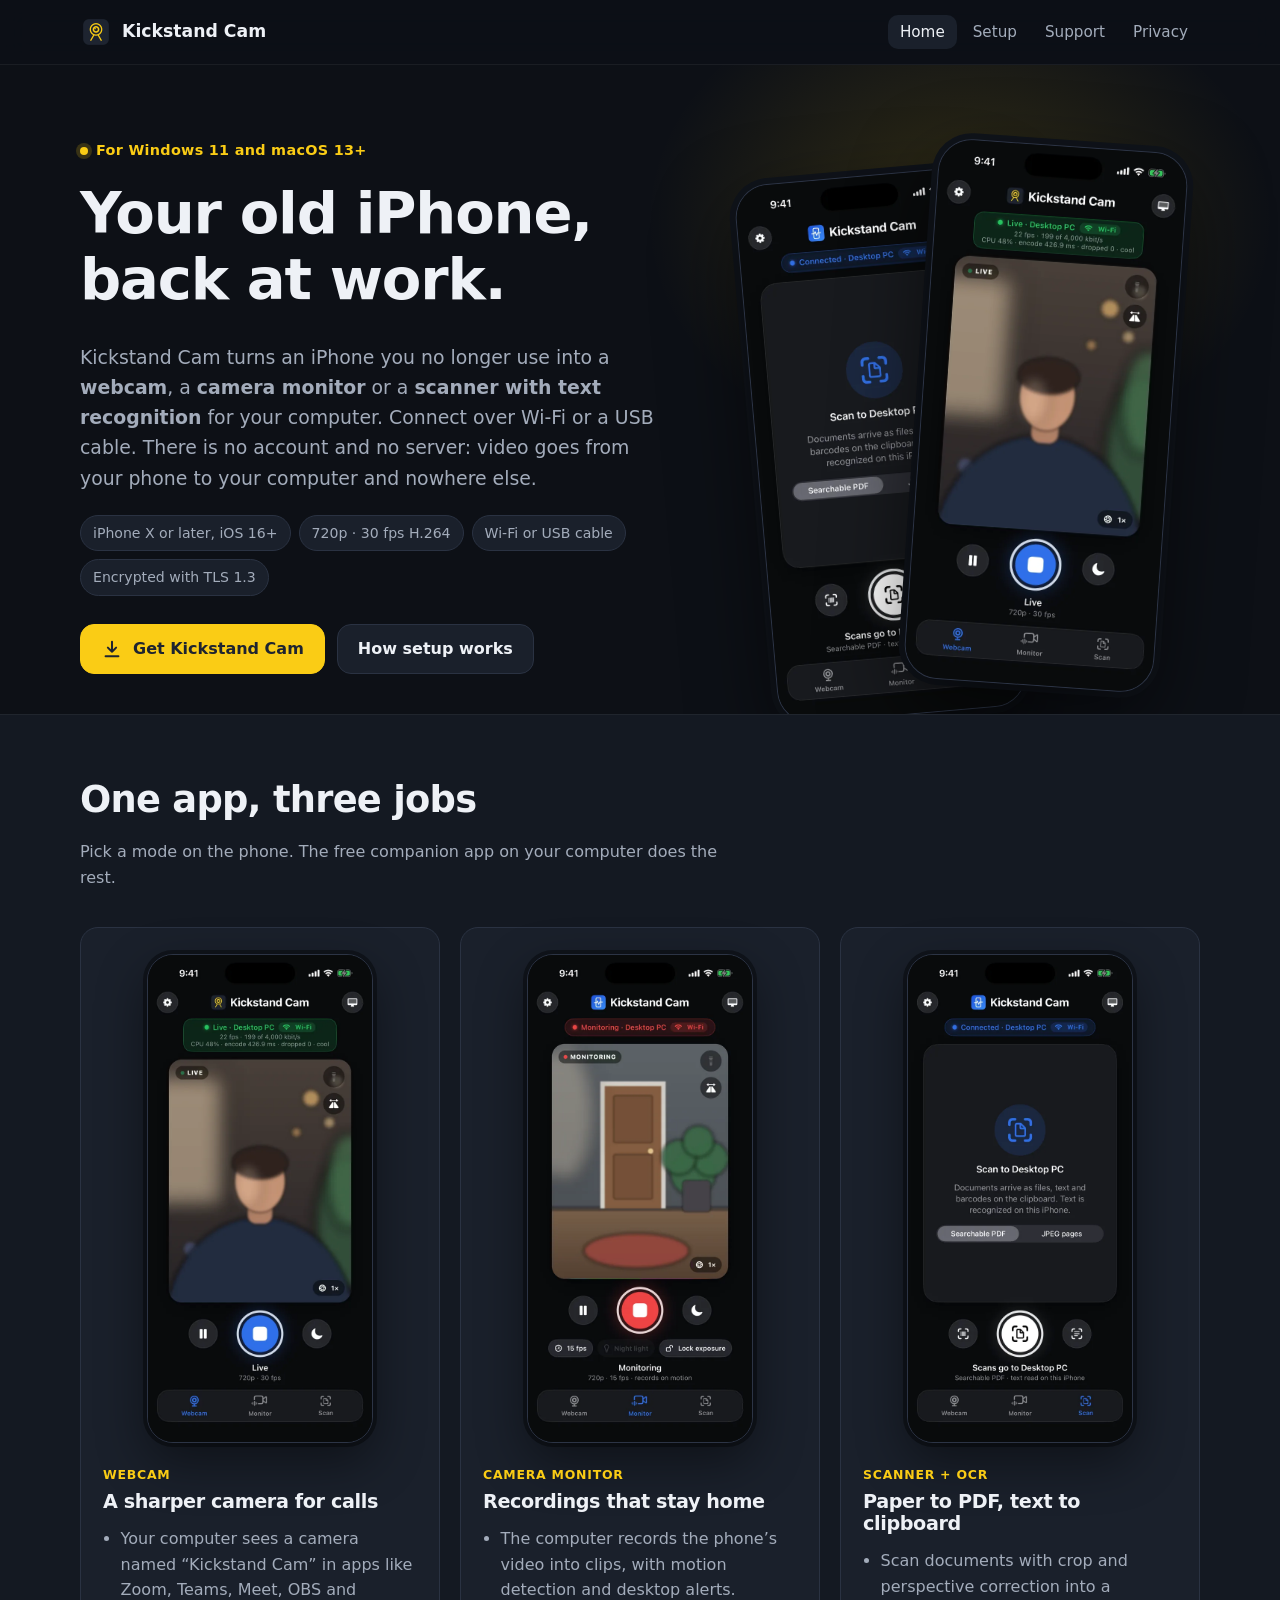
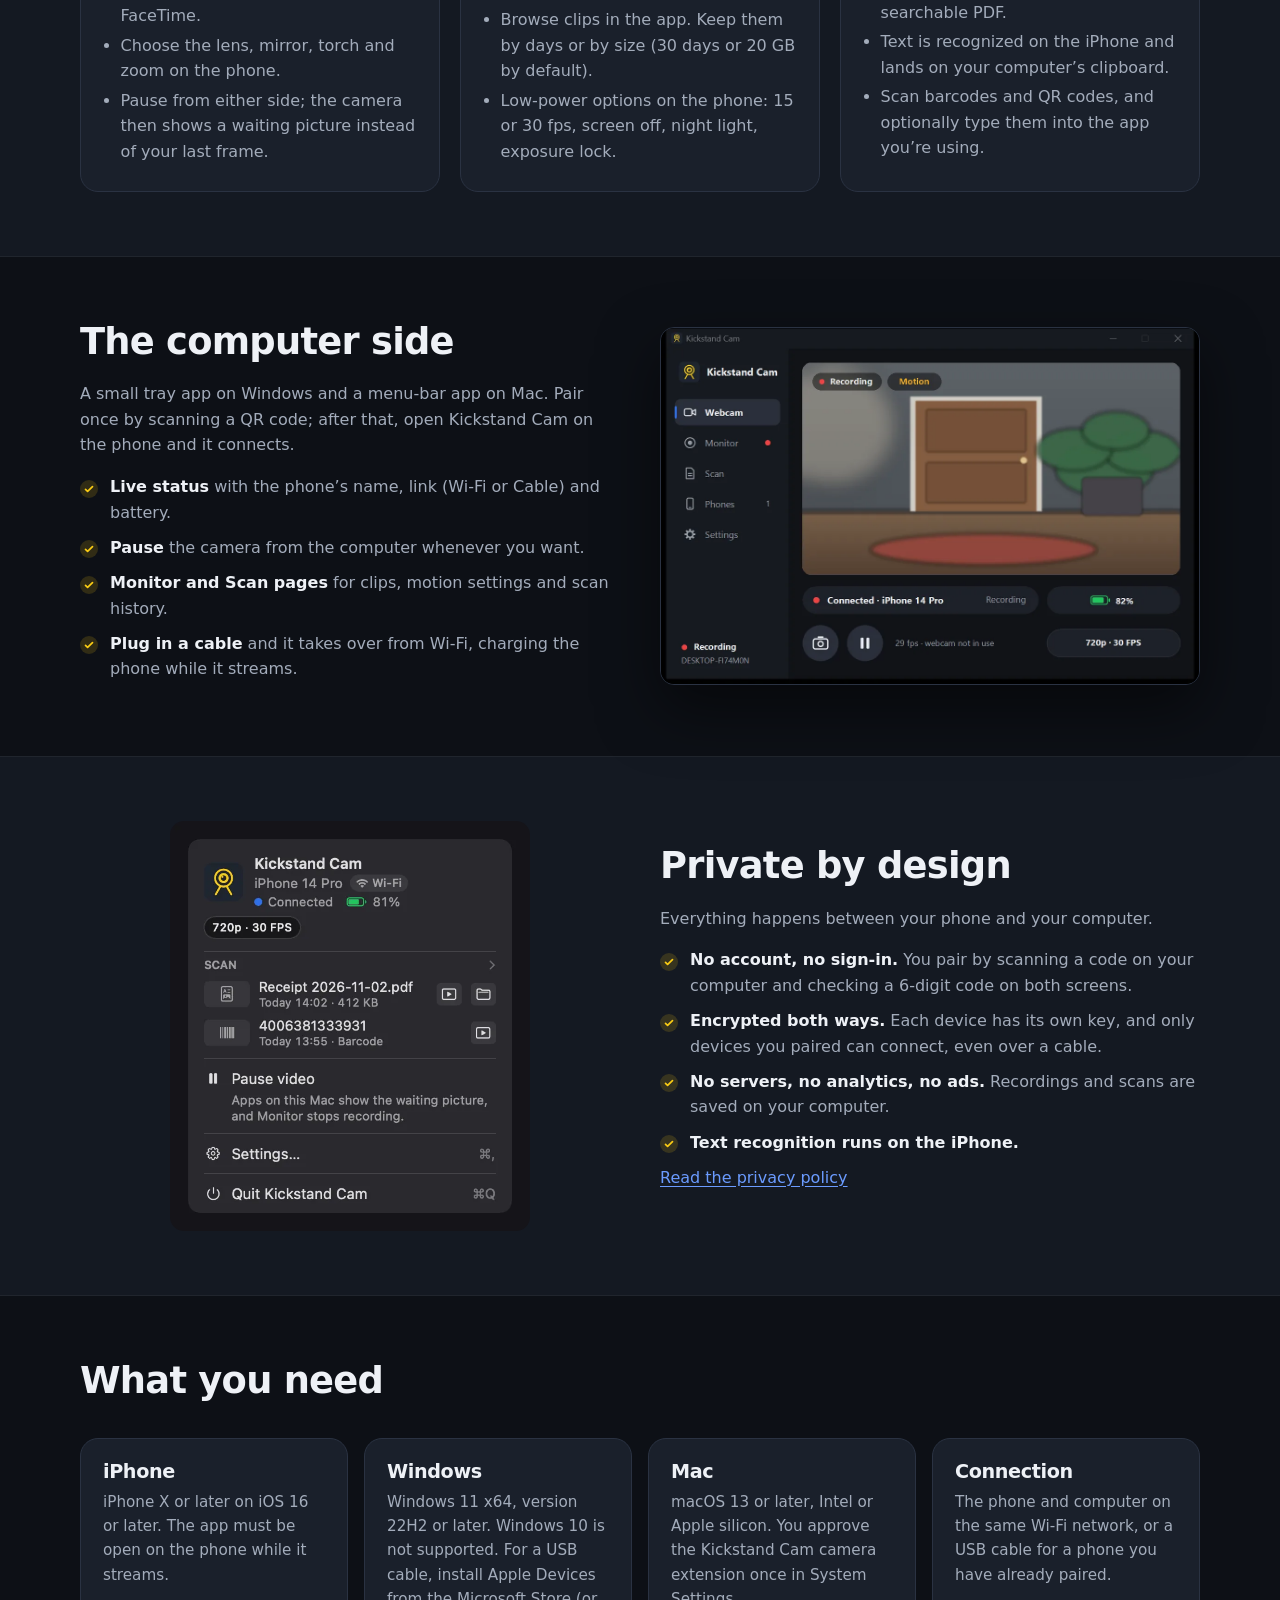
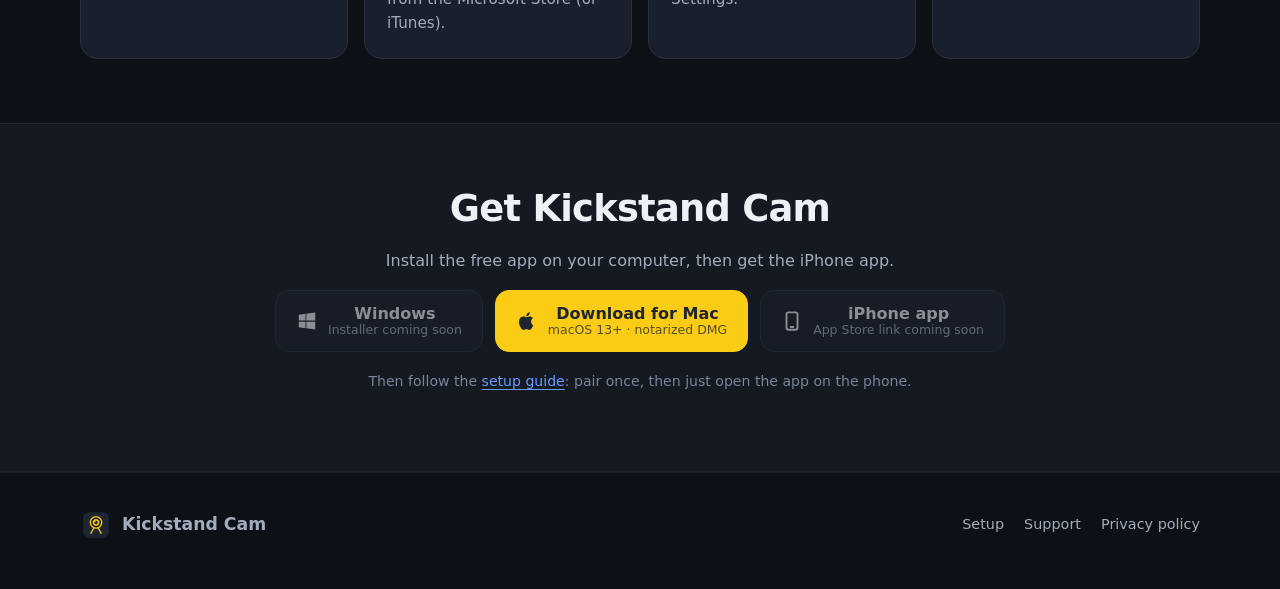
==== index.html @ 420c24f9 "Publish site from camera-to-pc 65d608a" ====
<!doctype html>
<html lang="en">
<head>
  <meta charset="utf-8">
  <meta name="viewport" content="width=device-width, initial-scale=1">
  <title>Kickstand Cam: your old iPhone as a webcam, camera monitor and scanner</title>
  <meta name="description" content="Kickstand Cam turns an old iPhone (iPhone X or later) into a webcam, a camera monitor or a document scanner with text recognition for Windows 11 and macOS 13+, over Wi-Fi or a USB cable. No account, no server.">
  <meta name="theme-color" content="#0d1016">
  <meta property="og:type" content="website">
  <meta property="og:title" content="Kickstand Cam">
  <meta property="og:description" content="Your old iPhone as a webcam, a camera monitor and a scanner for your Windows PC or Mac.">
  <meta property="og:image" content="assets/og-card.png">
  <link rel="icon" href="assets/icon.svg" type="image/svg+xml">
  <link rel="icon" href="assets/favicon.ico" sizes="any">
  <link rel="apple-touch-icon" href="assets/apple-touch-icon.png">
  <link rel="stylesheet" href="styles.css">
</head>
<body>
<a class="skip" href="#main">Skip to content</a>
<header class="site-header">
  <div class="wrap nav">
    <a class="brand" href="./"><img src="assets/icon-256.png" alt="" width="32" height="32">Kickstand Cam</a>
    <ul class="nav-links">
      <li><a href="./" aria-current="page">Home</a></li>
      <li><a href="setup/">Setup</a></li>
      <li><a href="support/">Support</a></li>
      <li><a href="privacy/">Privacy</a></li>
    </ul>
  </div>
</header>

<main id="main">
  <section class="hero">
    <div class="wrap hero-grid">
      <div>
        <span class="eyebrow">For Windows 11 and macOS 13+</span>
        <h1>Your old iPhone, back at work.</h1>
        <p class="lede">Kickstand Cam turns an iPhone you no longer use into a <strong>webcam</strong>, a <strong>camera monitor</strong> or a <strong>scanner with text recognition</strong> for your computer. Connect over Wi-Fi or a USB cable. There is no account and no server: video goes from your phone to your computer and nowhere else.</p>
        <ul class="facts">
          <li>iPhone X or later, iOS 16+</li>
          <li>720p · 30 fps H.264</li>
          <li>Wi-Fi or USB cable</li>
          <li>Encrypted with TLS 1.3</li>
        </ul>
        <div class="buttons">
          <a class="btn primary" href="#download">
            <svg viewBox="0 0 24 24" fill="none" stroke="currentColor" stroke-width="2.2" stroke-linecap="round" stroke-linejoin="round" aria-hidden="true"><path d="M12 4v11m0 0l-4.5-4.5M12 15l4.5-4.5M5 20h14"/></svg>
            Get Kickstand Cam
          </a>
          <a class="btn" href="setup/">How setup works</a>
        </div>
      </div>
      <div class="hero-shots" aria-hidden="true">
        <div class="phone a"><img src="assets/ios-scan.webp" alt="" width="600" height="1304"></div>
        <div class="phone b"><img src="assets/ios-webcam.webp" alt="" width="600" height="1304"></div>
      </div>
    </div>
  </section>

  <section class="band" id="modes">
    <div class="wrap">
      <div class="section-head">
        <h2>One app, three jobs</h2>
        <p class="muted">Pick a mode on the phone. The free companion app on your computer does the rest.</p>
      </div>
      <div class="modes">
        <article class="mode">
          <div class="phone"><img src="assets/ios-webcam.webp" alt="Kickstand Cam on iPhone in Webcam mode, live to a desktop PC over Wi-Fi" width="600" height="1304" loading="lazy"></div>
          <span class="tag">Webcam</span>
          <h3>A sharper camera for calls</h3>
          <ul>
            <li>Your computer sees a camera named “Kickstand Cam” in apps like Zoom, Teams, Meet, OBS and FaceTime.</li>
            <li>Choose the lens, mirror, torch and zoom on the phone.</li>
            <li>Pause from either side; the camera then shows a waiting picture instead of your last frame.</li>
          </ul>
        </article>
        <article class="mode">
          <div class="phone"><img src="assets/ios-monitor.webp" alt="Kickstand Cam on iPhone in Monitor mode at 15 fps, recording on motion" width="600" height="1304" loading="lazy"></div>
          <span class="tag">Camera monitor</span>
          <h3>Recordings that stay home</h3>
          <ul>
            <li>The computer records the phone’s video into clips, with motion detection and desktop alerts.</li>
            <li>Browse clips in the app. Keep them by days or by size (30 days or 20 GB by default).</li>
            <li>Low-power options on the phone: 15 or 30 fps, screen off, night light, exposure lock.</li>
          </ul>
        </article>
        <article class="mode">
          <div class="phone"><img src="assets/ios-scan.webp" alt="Kickstand Cam on iPhone in Scan mode, sending a searchable PDF to a desktop PC" width="600" height="1304" loading="lazy"></div>
          <span class="tag">Scanner + OCR</span>
          <h3>Paper to PDF, text to clipboard</h3>
          <ul>
            <li>Scan documents with crop and perspective correction into a searchable PDF.</li>
            <li>Text is recognized on the iPhone and lands on your computer’s clipboard.</li>
            <li>Scan barcodes and QR codes, and optionally type them into the app you’re using.</li>
          </ul>
        </article>
      </div>
    </div>
  </section>

  <section>
    <div class="wrap split">
      <div>
        <h2>The computer side</h2>
        <p class="muted">A small tray app on Windows and a menu-bar app on Mac. Pair once by scanning a QR code; after that, open Kickstand Cam on the phone and it connects.</p>
        <ul class="checks">
          <li><strong>Live status</strong> with the phone’s name, link (Wi-Fi or Cable) and battery.</li>
          <li><strong>Pause</strong> the camera from the computer whenever you want.</li>
          <li><strong>Monitor and Scan pages</strong> for clips, motion settings and scan history.</li>
          <li><strong>Plug in a cable</strong> and it takes over from Wi-Fi, charging the phone while it streams.</li>
        </ul>
      </div>
      <figure class="window"><img src="assets/win-monitoring.webp" alt="Kickstand Cam for Windows recording a motion clip from an iPhone 14 Pro" width="1160" height="769" loading="lazy"></figure>
    </div>
  </section>

  <section class="band">
    <div class="wrap split flip">
      <div>
        <h2>Private by design</h2>
        <p class="muted">Everything happens between your phone and your computer.</p>
        <ul class="checks">
          <li><strong>No account, no sign-in.</strong> You pair by scanning a code on your computer and checking a 6-digit code on both screens.</li>
          <li><strong>Encrypted both ways.</strong> Each device has its own key, and only devices you paired can connect, even over a cable.</li>
          <li><strong>No servers, no analytics, no ads.</strong> Recordings and scans are saved on your computer.</li>
          <li><strong>Text recognition runs on the iPhone.</strong></li>
        </ul>
        <p><a href="privacy/">Read the privacy policy</a></p>
      </div>
      <figure class="window plain" style="max-width:360px;justify-self:center"><img src="assets/mac-menu.webp" alt="Kickstand Cam menu on a Mac: connected to an iPhone 14 Pro over Wi-Fi, with recent scans" width="632" height="720" loading="lazy"></figure>
    </div>
  </section>

  <section id="requirements">
    <div class="wrap">
      <div class="section-head">
        <h2>What you need</h2>
      </div>
      <div class="cards four">
        <div class="card">
          <h3>iPhone</h3>
          <p class="muted">iPhone X or later on iOS 16 or later. The app must be open on the phone while it streams.</p>
        </div>
        <div class="card">
          <h3>Windows</h3>
          <p class="muted">Windows 11 x64, version 22H2 or later. Windows 10 is not supported. For a USB cable, install Apple Devices from the Microsoft Store (or iTunes).</p>
        </div>
        <div class="card">
          <h3>Mac</h3>
          <p class="muted">macOS 13 or later, Intel or Apple silicon. You approve the Kickstand Cam camera extension once in System Settings.</p>
        </div>
        <div class="card">
          <h3>Connection</h3>
          <p class="muted">The phone and computer on the same Wi-Fi network, or a USB cable for a phone you have already paired.</p>
        </div>
      </div>
    </div>
  </section>

  <section class="band download" id="download">
    <div class="wrap">
      <h2>Get Kickstand Cam</h2>
      <p class="muted">Install the free app on your computer, then get the iPhone app.</p>
      <div class="buttons">
        <!-- Download links: see site/README.md, "Downloads". -->
        <!-- When the installer is in downloads/: href="downloads/KickstandCam-Setup-1.0.0.exe", class "btn primary", drop aria-disabled. -->
        <a class="btn" href="#download" aria-disabled="true" data-download="windows" title="Windows installer coming soon">
          <svg viewBox="0 0 24 24" fill="currentColor" aria-hidden="true"><path d="M3 5.2l7.4-1v7.2H3zm0 13.6l7.4 1v-7.1H3zm8.3 1.1L21 21.3v-8.6h-9.7zm0-15.8v7.3H21V2.7z"/></svg>
          <span>Windows<small>Installer coming soon</small></span>
        </a>
        <a class="btn primary" href="downloads/KickstandCam-1.0.0.dmg" data-download="mac">
          <svg viewBox="0 0 24 24" fill="currentColor" aria-hidden="true"><path d="M16.4 12.6c0-2.4 2-3.6 2.1-3.6-1.1-1.7-2.9-1.9-3.5-1.9-1.5-.2-2.9.9-3.7.9-.8 0-1.9-.9-3.2-.8-1.6 0-3.1 1-4 2.4-1.7 3-.4 7.4 1.2 9.8.8 1.2 1.8 2.5 3 2.4 1.2 0 1.7-.8 3.1-.8s1.9.8 3.2.8c1.3 0 2.1-1.2 2.9-2.4.9-1.3 1.3-2.7 1.3-2.7s-2.4-1-2.4-4.1zM14 5.5c.7-.8 1.1-1.9 1-3-1 0-2.1.7-2.8 1.5-.6.7-1.2 1.8-1 2.9 1 .1 2.1-.6 2.8-1.4z"/></svg>
          <span>Download for Mac<small>macOS 13+ · notarized DMG</small></span>
        </a>
        <a class="btn" href="#download" aria-disabled="true" data-download="app-store" title="App Store link coming soon">
          <svg viewBox="0 0 24 24" fill="none" stroke="currentColor" stroke-width="2" stroke-linecap="round" aria-hidden="true"><rect x="6" y="2.5" width="12" height="19" rx="2.5"/><path d="M10.5 18.5h3"/></svg>
          <span>iPhone app<small>App Store link coming soon</small></span>
        </a>
      </div>
      <p class="note">Then follow the <a href="setup/">setup guide</a>: pair once, then just open the app on the phone.</p>
    </div>
  </section>
</main>

<footer class="site-footer">
  <div class="wrap footer-grid">
    <a class="brand" href="./"><img src="assets/icon-256.png" alt="" width="32" height="32">Kickstand Cam</a>
    <nav aria-label="Footer">
      <a href="setup/">Setup</a>
      <a href="support/">Support</a>
      <a href="privacy/">Privacy policy</a>
    </nav>
  </div>
</footer>
</body>
</html>
---- styles.css ----
/* Kickstand Cam site. Colours come from the app icon (docs/brand/icon.svg): graphite #1E2430 and
   yellow #FACC15, with the apps' blue accent #2F6FE8 for links. System fonts only, so no visitor
   request leaves this origin. */
:root {
  --bg: #0d1016;
  --bg-2: #141922;
  --panel: #1a202b;
  --panel-2: #212836;
  --line: #2a3242;
  --text: #eef1f6;
  --muted: #a3acbb;
  --faint: #7b8597;
  --yellow: #facc15;
  --yellow-ink: #1e2430;
  --blue: #6b9bff;
  --red: #f87171;
  --radius: 18px;
  --wrap: 1120px;
  color-scheme: dark;
}

* { box-sizing: border-box; }
html { -webkit-text-size-adjust: 100%; scroll-behavior: smooth; }
body {
  margin: 0;
  background: var(--bg);
  color: var(--text);
  font: 16px/1.6 -apple-system, BlinkMacSystemFont, "Segoe UI Variable Text", "Segoe UI", system-ui, Roboto, "Helvetica Neue", Arial, sans-serif;
  -webkit-font-smoothing: antialiased;
}
img { max-width: 100%; height: auto; display: block; }
a { color: var(--blue); text-underline-offset: 3px; }
a:hover { color: #9dbcff; }
h1, h2, h3 { line-height: 1.15; letter-spacing: -0.02em; margin: 0 0 .5em; }
h1 { font-size: clamp(2.2rem, 5.5vw, 3.6rem); font-weight: 800; }
h2 { font-size: clamp(1.6rem, 3.4vw, 2.3rem); font-weight: 750; }
h3 { font-size: 1.2rem; font-weight: 700; }
p { margin: 0 0 1em; }
code, kbd { font-family: ui-monospace, "Cascadia Mono", Menlo, Consolas, monospace; font-size: .92em; background: var(--panel-2); border: 1px solid var(--line); border-radius: 6px; padding: .05em .4em; }
.wrap { width: min(var(--wrap), 100% - 32px); margin-inline: auto; }
.muted { color: var(--muted); }
.skip { position: absolute; left: -999px; }
.skip:focus { left: 16px; top: 16px; z-index: 10; background: var(--yellow); color: var(--yellow-ink); padding: 8px 12px; border-radius: 8px; }
:focus-visible { outline: 3px solid var(--yellow); outline-offset: 3px; border-radius: 6px; }

/* Header */
.site-header {
  position: sticky; top: 0; z-index: 5;
  background: rgba(13, 16, 22, .82);
  backdrop-filter: saturate(160%) blur(14px);
  -webkit-backdrop-filter: saturate(160%) blur(14px);
  border-bottom: 1px solid rgba(255, 255, 255, .06);
}
.nav { display: flex; align-items: center; gap: 16px; min-height: 64px; }
.brand { display: flex; align-items: center; gap: 10px; color: var(--text); text-decoration: none; font-weight: 750; font-size: 1.08rem; white-space: nowrap; }
.brand img { width: 32px; height: 32px; border-radius: 8px; }
.nav-links { display: flex; gap: 4px; margin-left: auto; list-style: none; padding: 0; margin-block: 0; }
.nav-links a { color: var(--muted); text-decoration: none; padding: 8px 12px; border-radius: 10px; font-size: .95rem; }
.nav-links a:hover, .nav-links a[aria-current="page"] { color: var(--text); background: var(--panel); }
@media (max-width: 560px) {
  .nav { flex-wrap: wrap; gap: 0; padding-block: 8px; }
  .nav-links { margin-left: 0; width: 100%; justify-content: space-between; }
  .nav-links a { padding: 6px 8px; font-size: .9rem; }
}

/* Buttons */
.btn {
  display: inline-flex; align-items: center; gap: 10px;
  padding: 13px 20px; border-radius: 14px; border: 1px solid var(--line);
  background: var(--panel); color: var(--text); text-decoration: none; font-weight: 650; line-height: 1.2;
  transition: transform .15s ease, background .15s ease, border-color .15s ease;
}
.btn:hover { color: var(--text); background: var(--panel-2); border-color: #3a4457; transform: translateY(-1px); }
.btn small { display: block; font-weight: 500; color: var(--muted); font-size: .78rem; }
.btn.primary { background: var(--yellow); color: var(--yellow-ink); border-color: var(--yellow); }
.btn.primary small { color: rgba(30, 36, 48, .75); }
.btn.primary:hover { background: #fde047; color: var(--yellow-ink); }
.btn svg { width: 22px; height: 22px; flex: none; }
.btn[aria-disabled="true"] { opacity: .55; pointer-events: none; }
.buttons { display: flex; flex-wrap: wrap; gap: 12px; }

/* Hero */
.hero { position: relative; overflow: hidden; padding: 72px 0 40px; }
.hero::before {
  content: ""; position: absolute; inset: -30% -10% auto 40%; height: 700px;
  background: radial-gradient(closest-side, rgba(250, 204, 21, .16), transparent 70%);
  pointer-events: none;
}
.hero-grid { display: grid; grid-template-columns: 1.1fr .9fr; gap: 48px; align-items: center; position: relative; }
.eyebrow { display: inline-flex; align-items: center; gap: 8px; color: var(--yellow); font-weight: 650; font-size: .9rem; letter-spacing: .02em; margin-bottom: 18px; }
.eyebrow::before { content: ""; width: 8px; height: 8px; border-radius: 50%; background: var(--yellow); box-shadow: 0 0 0 4px rgba(250, 204, 21, .18); }
.lede { font-size: 1.18rem; color: var(--muted); max-width: 34em; }
.facts { display: flex; flex-wrap: wrap; gap: 8px; margin: 22px 0 28px; padding: 0; list-style: none; }
.facts li { background: var(--panel); border: 1px solid var(--line); color: var(--muted); padding: 6px 12px; border-radius: 999px; font-size: .88rem; }
.hero-shots { position: relative; min-height: 520px; }
.phone {
  border-radius: 34px; overflow: hidden; border: 1px solid #2c3445;
  box-shadow: 0 30px 80px rgba(0, 0, 0, .55), 0 0 0 6px #10141b;
  background: #0b0d12;
}
.hero-shots .phone { width: 250px; position: absolute; }
.hero-shots .phone.a { left: 8%; top: 30px; transform: rotate(-5deg); }
.hero-shots .phone.b { right: 6%; top: 0; transform: rotate(4deg); z-index: 1; }
@media (max-width: 900px) {
  .hero { padding-top: 44px; }
  .hero-grid { grid-template-columns: 1fr; gap: 28px; }
  .hero-shots { min-height: 0; display: flex; justify-content: center; gap: 16px; }
  .hero-shots .phone { position: static; width: min(44%, 220px); transform: none !important; }
}

/* Sections */
section { padding: 64px 0; }
.section-head { max-width: 40em; margin-bottom: 36px; }
.band { background: var(--bg-2); border-block: 1px solid rgba(255, 255, 255, .05); }

.modes { display: grid; grid-template-columns: repeat(3, 1fr); gap: 20px; }
.mode { background: var(--panel); border: 1px solid var(--line); border-radius: var(--radius); padding: 22px; display: flex; flex-direction: column; }
.mode .phone { width: 72%; margin: 4px auto 22px; border-radius: 26px; box-shadow: 0 18px 50px rgba(0, 0, 0, .45), 0 0 0 4px #10141b; }
.mode ul { margin: 0; padding-left: 1.1em; color: var(--muted); }
.mode li { margin: .25em 0; }
.tag { display: inline-block; font-size: .78rem; font-weight: 700; letter-spacing: .06em; text-transform: uppercase; color: var(--yellow); margin-bottom: 6px; }
@media (max-width: 900px) { .modes { grid-template-columns: 1fr; } .mode .phone { width: min(60%, 260px); } }

.split { display: grid; grid-template-columns: 1fr 1fr; gap: 40px; align-items: center; }
.split.flip > :first-child { order: 2; }
@media (max-width: 820px) { .split { grid-template-columns: 1fr; gap: 24px; } .split.flip > :first-child { order: 0; } }
.window { border-radius: 14px; overflow: hidden; border: 1px solid var(--line); box-shadow: 0 24px 60px rgba(0, 0, 0, .5); }
.window.plain { border: 0; box-shadow: none; background: transparent; }
.checks { list-style: none; padding: 0; margin: 0; }
.checks li { position: relative; padding-left: 30px; margin: .6em 0; color: var(--muted); }
.checks li strong { color: var(--text); }
.checks li::before {
  content: ""; position: absolute; left: 0; top: .35em; width: 18px; height: 18px; border-radius: 50%;
  background: rgba(250, 204, 21, .15) url("data:image/svg+xml,%3Csvg xmlns='http://www.w3.org/2000/svg' viewBox='0 0 20 20'%3E%3Cpath d='M5 10.5l3 3 7-7' fill='none' stroke='%23facc15' stroke-width='2.4' stroke-linecap='round' stroke-linejoin='round'/%3E%3C/svg%3E") center/14px no-repeat;
}

.cards { display: grid; grid-template-columns: repeat(auto-fit, minmax(240px, 1fr)); gap: 16px; }
.cards.four { grid-template-columns: repeat(4, 1fr); }
@media (max-width: 960px) { .cards.four { grid-template-columns: repeat(2, 1fr); } }
@media (max-width: 520px) { .cards.four { grid-template-columns: 1fr; } }
.card { background: var(--panel); border: 1px solid var(--line); border-radius: var(--radius); padding: 22px; }
.card h3 { margin-bottom: .35em; }
.card p:last-child { margin-bottom: 0; }
.card .muted { font-size: .95rem; }

.download { text-align: center; }
.download .buttons { justify-content: center; margin-top: 8px; }
.download .note { font-size: .88rem; color: var(--faint); margin-top: 18px; }

table { width: 100%; border-collapse: collapse; font-size: .95rem; }
th, td { text-align: left; padding: 12px 14px; border-bottom: 1px solid var(--line); vertical-align: top; }
th { color: var(--muted); font-weight: 600; font-size: .85rem; text-transform: uppercase; letter-spacing: .04em; }
.table-wrap { overflow-x: auto; background: var(--panel); border: 1px solid var(--line); border-radius: var(--radius); }
.table-wrap tr:last-child td { border-bottom: 0; }

/* Article pages (setup, privacy, support) */
.page-head { padding: 56px 0 8px; }
.page-head p { color: var(--muted); font-size: 1.1rem; max-width: 40em; }
.article { padding: 24px 0 72px; }
.article h2 { font-size: 1.6rem; margin-top: 2em; scroll-margin-top: 90px; }
.article h3 { margin-top: 1.6em; scroll-margin-top: 90px; }
.article p, .article li { color: #d3d8e1; }
.article ul, .article ol { padding-left: 1.3em; }
.article li { margin: .4em 0; }
.prose { max-width: 760px; }
.toc { display: flex; flex-wrap: wrap; gap: 8px; margin: 0 0 8px; padding: 0; list-style: none; }
.toc a { display: inline-block; background: var(--panel); border: 1px solid var(--line); color: var(--muted); text-decoration: none; padding: 7px 14px; border-radius: 999px; font-size: .9rem; }
.toc a:hover { color: var(--text); }

.steps { counter-reset: step; list-style: none; padding: 0 !important; }
.steps > li { counter-increment: step; position: relative; padding-left: 52px; margin: 0 0 22px; }
.steps > li::before {
  content: counter(step); position: absolute; left: 0; top: -2px;
  width: 34px; height: 34px; border-radius: 50%; display: grid; place-items: center;
  background: var(--yellow); color: var(--yellow-ink); font-weight: 800; font-size: .95rem;
}
.steps > li strong { color: var(--text); }
.shot-row { display: grid; grid-template-columns: 1.6fr 1fr; gap: 20px; align-items: start; margin: 18px 0 8px; }
.shot-row .phone { width: min(100%, 240px); justify-self: center; border-radius: 28px; }
@media (max-width: 700px) { .shot-row { grid-template-columns: 1fr; } }
figure { margin: 0; }
figcaption { color: var(--faint); font-size: .85rem; margin-top: 8px; text-align: center; }

.callout { border: 1px solid var(--line); border-left: 4px solid var(--yellow); background: var(--panel); border-radius: 12px; padding: 16px 18px; margin: 18px 0; }
.callout p:last-child { margin-bottom: 0; }
.callout.info { border-left-color: var(--blue); }
.placeholder { background: rgba(248, 113, 113, .14); color: #fecaca; border-radius: 6px; padding: 0 .35em; font-family: ui-monospace, Menlo, Consolas, monospace; font-size: .92em; }

details { background: var(--panel); border: 1px solid var(--line); border-radius: 14px; margin: 10px 0; }
summary { cursor: pointer; padding: 16px 18px; font-weight: 650; list-style: none; position: relative; padding-right: 44px; }
summary::-webkit-details-marker { display: none; }
summary::after { content: "+"; position: absolute; right: 18px; top: 12px; font-size: 1.4rem; color: var(--faint); font-weight: 400; }
details[open] summary::after { content: "\2212"; }
details > div { padding: 0 18px 6px; }

/* Footer */
.site-footer { border-top: 1px solid rgba(255, 255, 255, .06); padding: 36px 0 48px; color: var(--faint); font-size: .9rem; }
.footer-grid { display: flex; flex-wrap: wrap; gap: 16px 32px; align-items: center; justify-content: space-between; }
.site-footer nav { display: flex; flex-wrap: wrap; gap: 6px 20px; }
.site-footer a { color: var(--muted); text-decoration: none; }
.site-footer a:hover { color: var(--text); }

@media (prefers-reduced-motion: reduce) {
  html { scroll-behavior: auto; }
  .btn { transition: none; }
  .btn:hover { transform: none; }
}
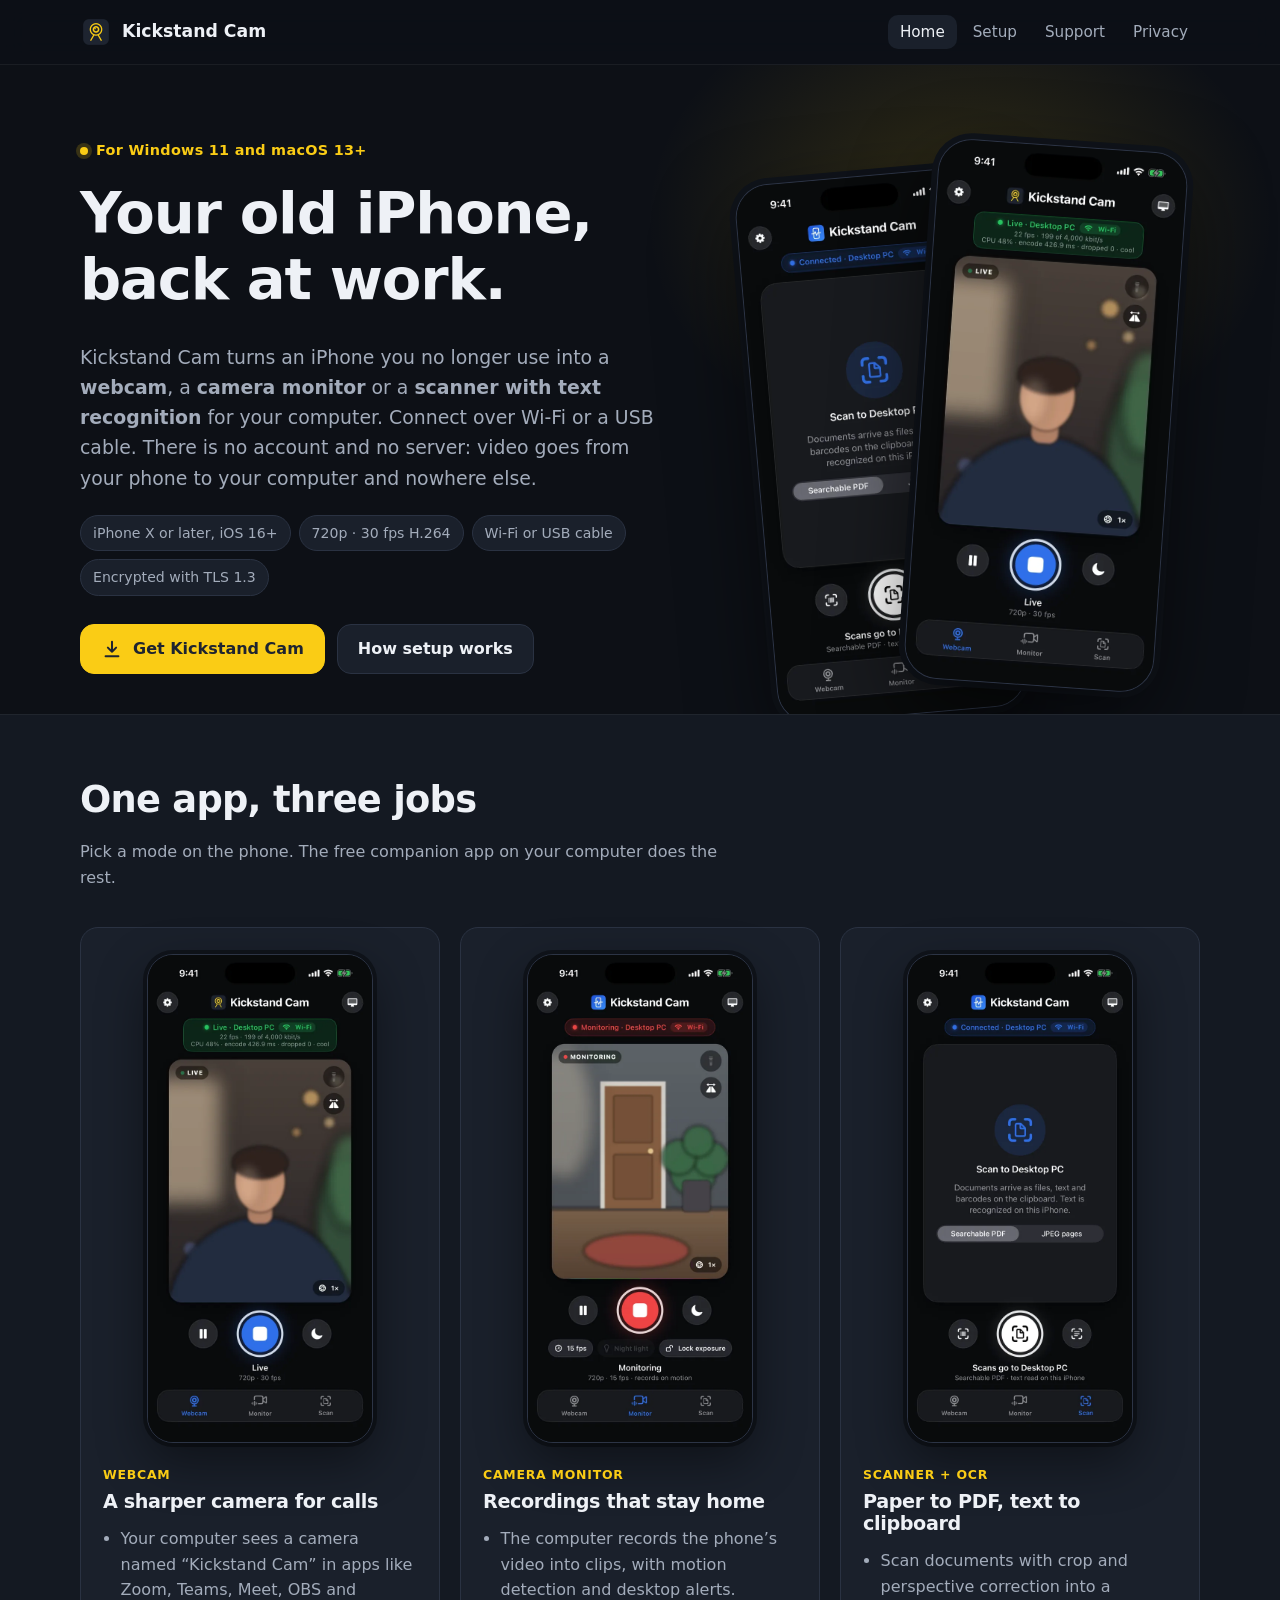
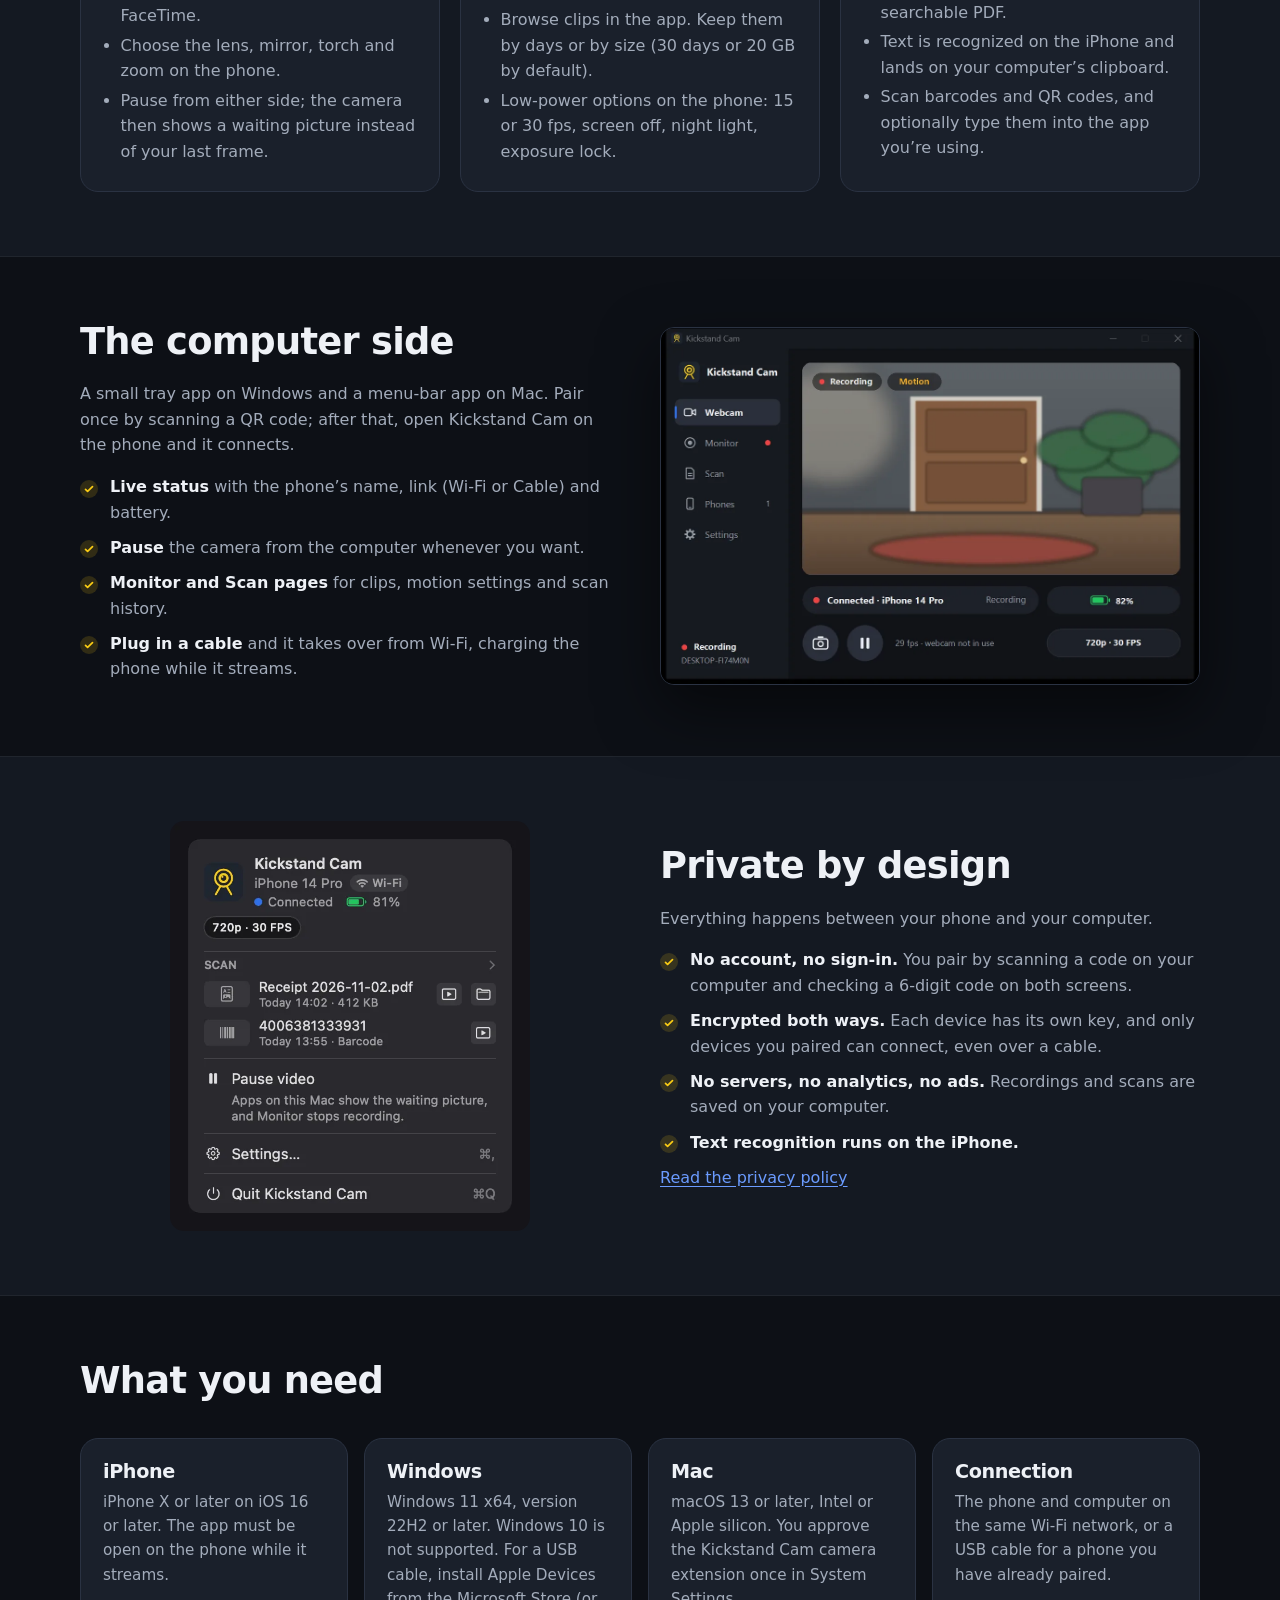
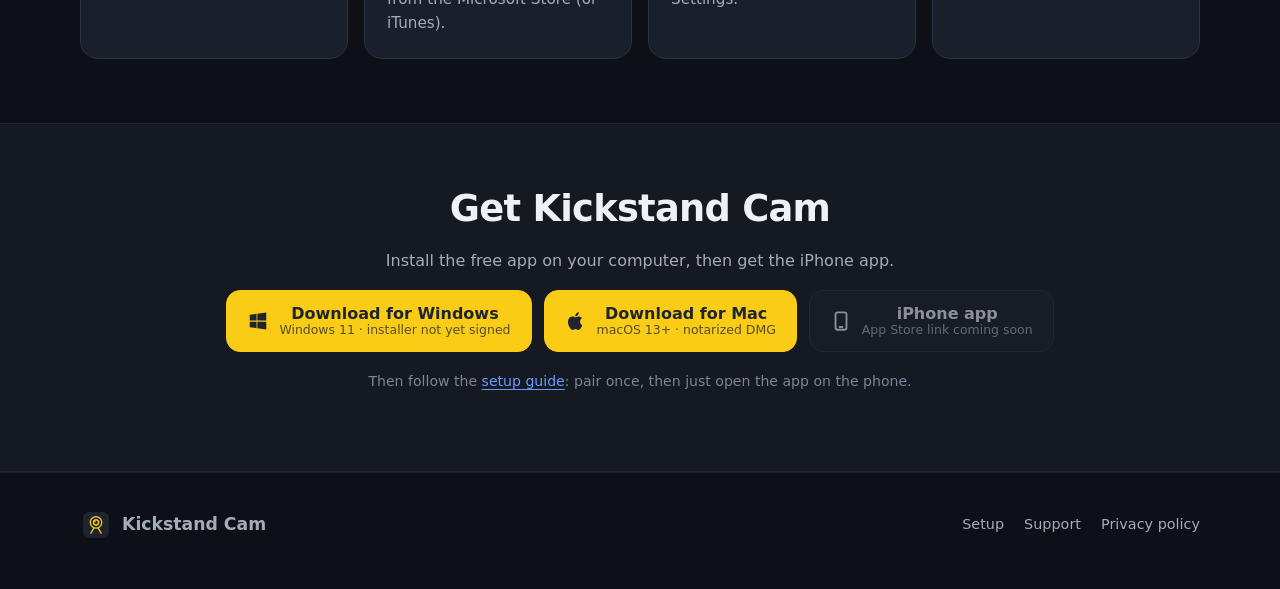
==== commit f7c3ae84: "Publish site from camera-to-pc 24f7b88" ====
--- a/index.html
+++ b/index.html
@@ -163,10 +163,9 @@
       <p class="muted">Install the free app on your computer, then get the iPhone app.</p>
       <div class="buttons">
         <!-- Download links: see site/README.md, "Downloads". -->
-        <!-- When the installer is in downloads/: href="downloads/KickstandCam-Setup-1.0.0.exe", class "btn primary", drop aria-disabled. -->
-        <a class="btn" href="#download" aria-disabled="true" data-download="windows" title="Windows installer coming soon">
+        <a class="btn primary" href="downloads/KickstandCam-Setup-1.0.0.exe" data-download="windows">
           <svg viewBox="0 0 24 24" fill="currentColor" aria-hidden="true"><path d="M3 5.2l7.4-1v7.2H3zm0 13.6l7.4 1v-7.1H3zm8.3 1.1L21 21.3v-8.6h-9.7zm0-15.8v7.3H21V2.7z"/></svg>
-          <span>Windows<small>Installer coming soon</small></span>
+          <span>Download for Windows<small>Windows 11 · installer not yet signed</small></span>
         </a>
         <a class="btn primary" href="downloads/KickstandCam-1.0.0.dmg" data-download="mac">
           <svg viewBox="0 0 24 24" fill="currentColor" aria-hidden="true"><path d="M16.4 12.6c0-2.4 2-3.6 2.1-3.6-1.1-1.7-2.9-1.9-3.5-1.9-1.5-.2-2.9.9-3.7.9-.8 0-1.9-.9-3.2-.8-1.6 0-3.1 1-4 2.4-1.7 3-.4 7.4 1.2 9.8.8 1.2 1.8 2.5 3 2.4 1.2 0 1.7-.8 3.1-.8s1.9.8 3.2.8c1.3 0 2.1-1.2 2.9-2.4.9-1.3 1.3-2.7 1.3-2.7s-2.4-1-2.4-4.1zM14 5.5c.7-.8 1.1-1.9 1-3-1 0-2.1.7-2.8 1.5-.6.7-1.2 1.8-1 2.9 1 .1 2.1-.6 2.8-1.4z"/></svg>
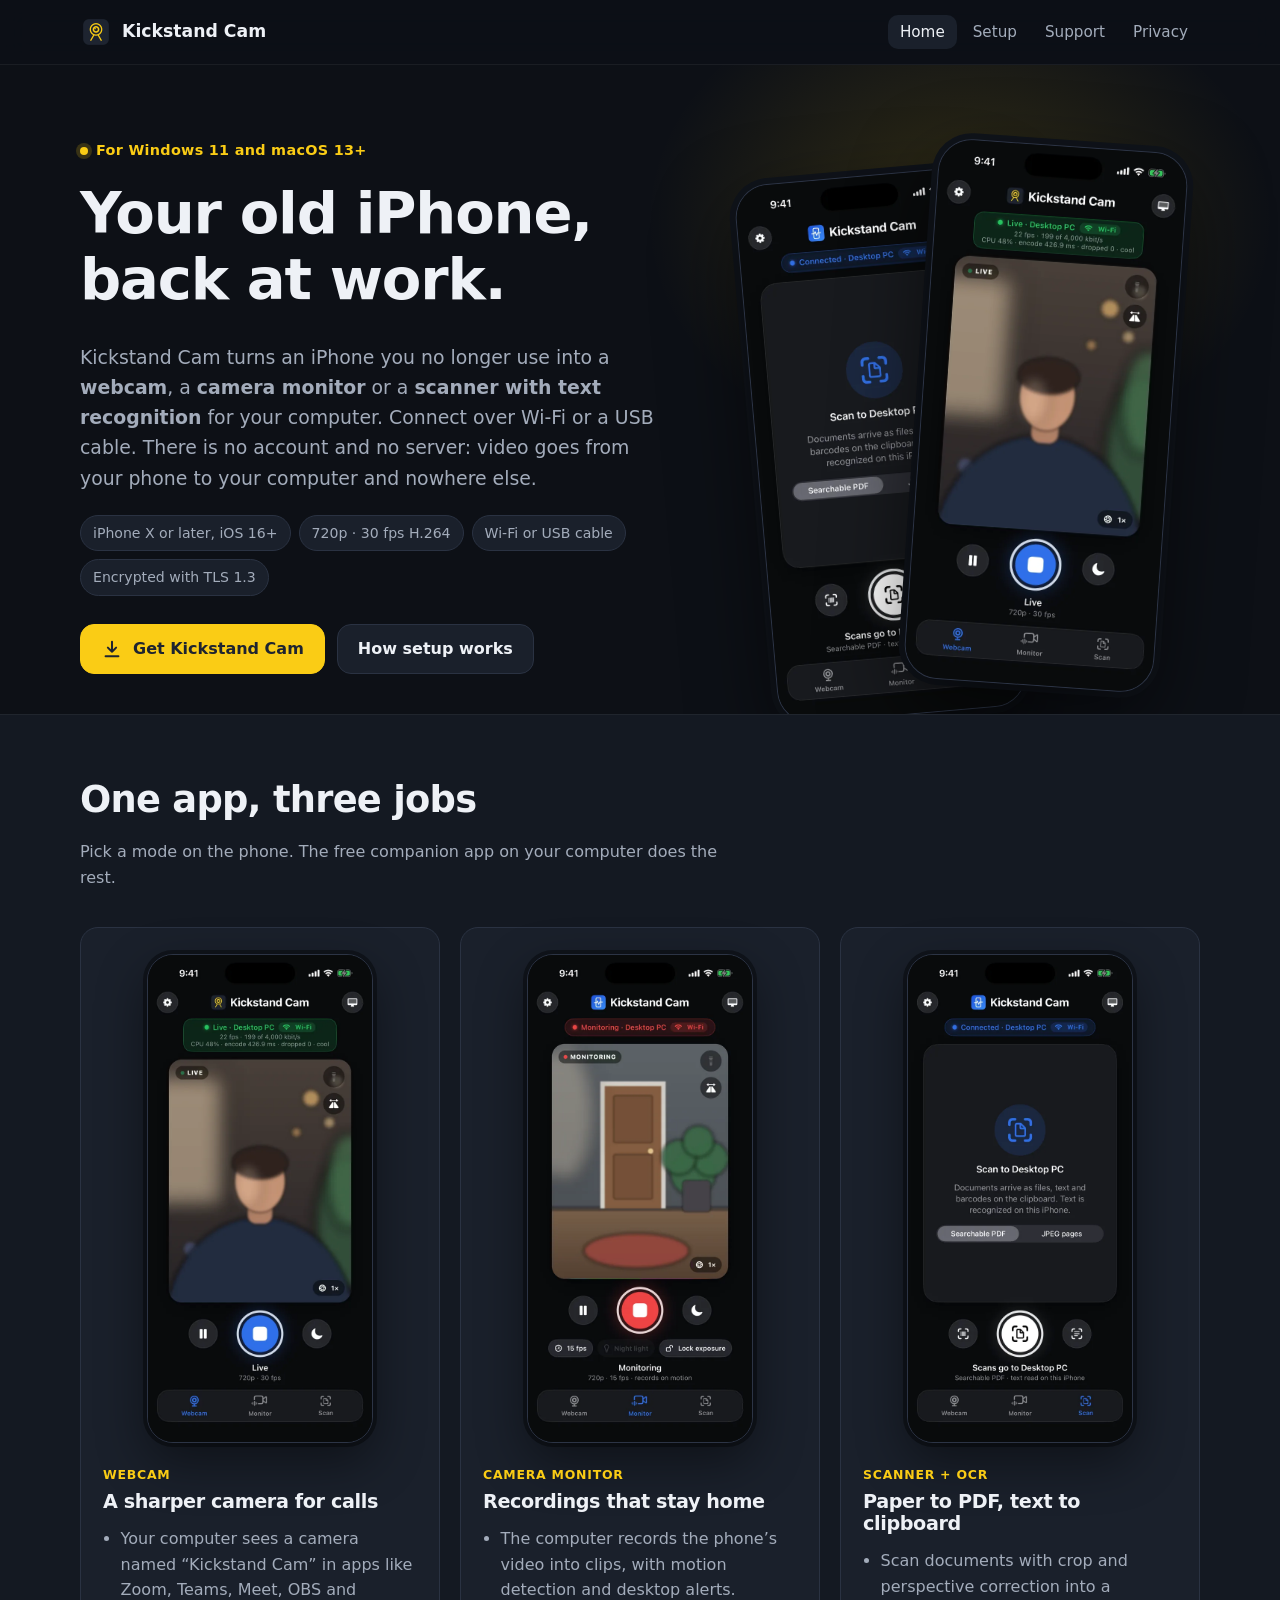
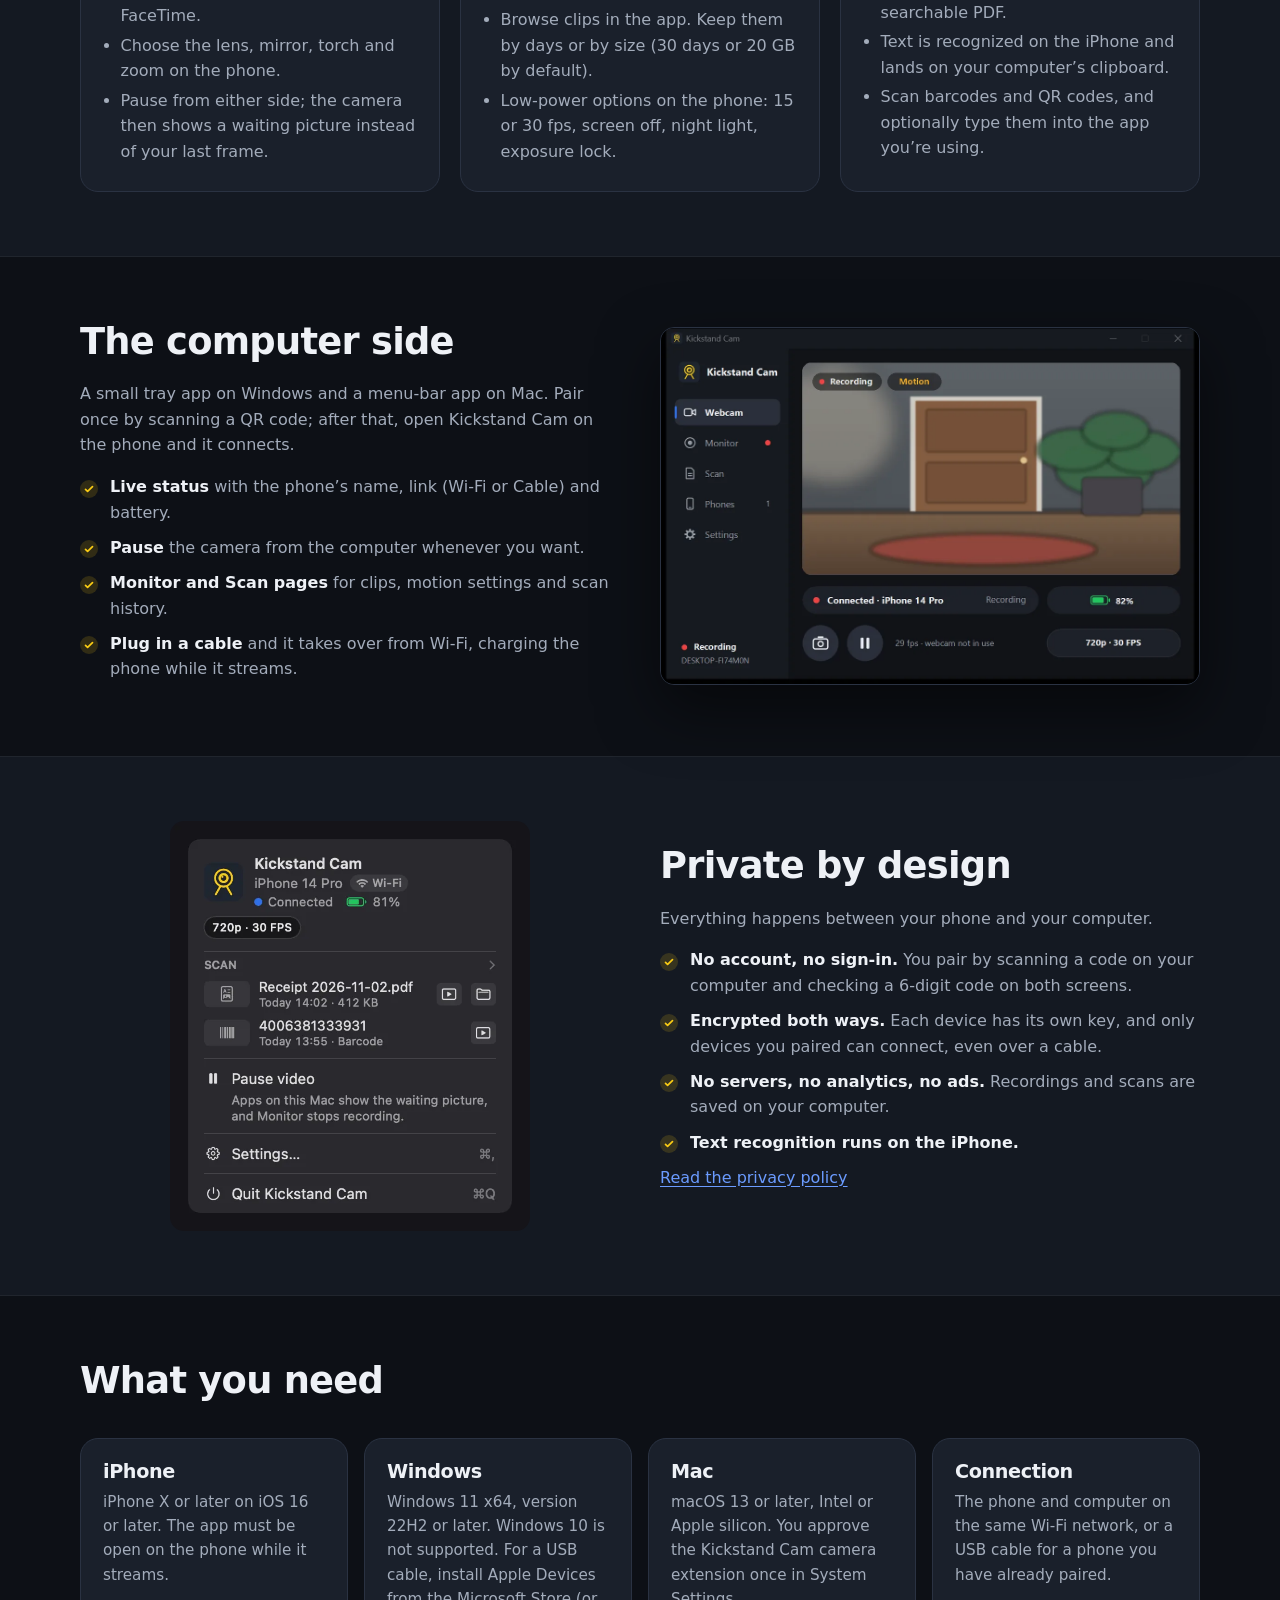
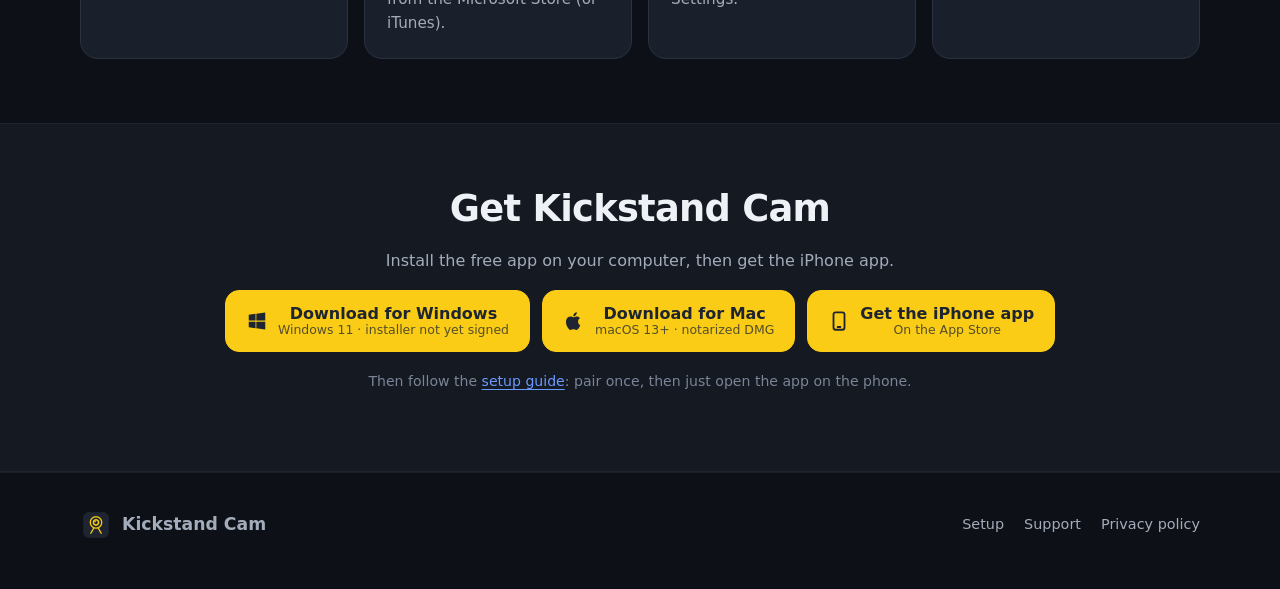
==== commit 955d9cef: "Publish site from camera-to-pc 8869754" ====
--- a/index.html
+++ b/index.html
@@ -171,9 +171,9 @@
           <svg viewBox="0 0 24 24" fill="currentColor" aria-hidden="true"><path d="M16.4 12.6c0-2.4 2-3.6 2.1-3.6-1.1-1.7-2.9-1.9-3.5-1.9-1.5-.2-2.9.9-3.7.9-.8 0-1.9-.9-3.2-.8-1.6 0-3.1 1-4 2.4-1.7 3-.4 7.4 1.2 9.8.8 1.2 1.8 2.5 3 2.4 1.2 0 1.7-.8 3.1-.8s1.9.8 3.2.8c1.3 0 2.1-1.2 2.9-2.4.9-1.3 1.3-2.7 1.3-2.7s-2.4-1-2.4-4.1zM14 5.5c.7-.8 1.1-1.9 1-3-1 0-2.1.7-2.8 1.5-.6.7-1.2 1.8-1 2.9 1 .1 2.1-.6 2.8-1.4z"/></svg>
           <span>Download for Mac<small>macOS 13+ · notarized DMG</small></span>
         </a>
-        <a class="btn" href="#download" aria-disabled="true" data-download="app-store" title="App Store link coming soon">
+        <a class="btn primary" href="https://apps.apple.com/app/id6826891797" data-download="app-store">
           <svg viewBox="0 0 24 24" fill="none" stroke="currentColor" stroke-width="2" stroke-linecap="round" aria-hidden="true"><rect x="6" y="2.5" width="12" height="19" rx="2.5"/><path d="M10.5 18.5h3"/></svg>
-          <span>iPhone app<small>App Store link coming soon</small></span>
+          <span>Get the iPhone app<small>On the App Store</small></span>
         </a>
       </div>
       <p class="note">Then follow the <a href="setup/">setup guide</a>: pair once, then just open the app on the phone.</p>
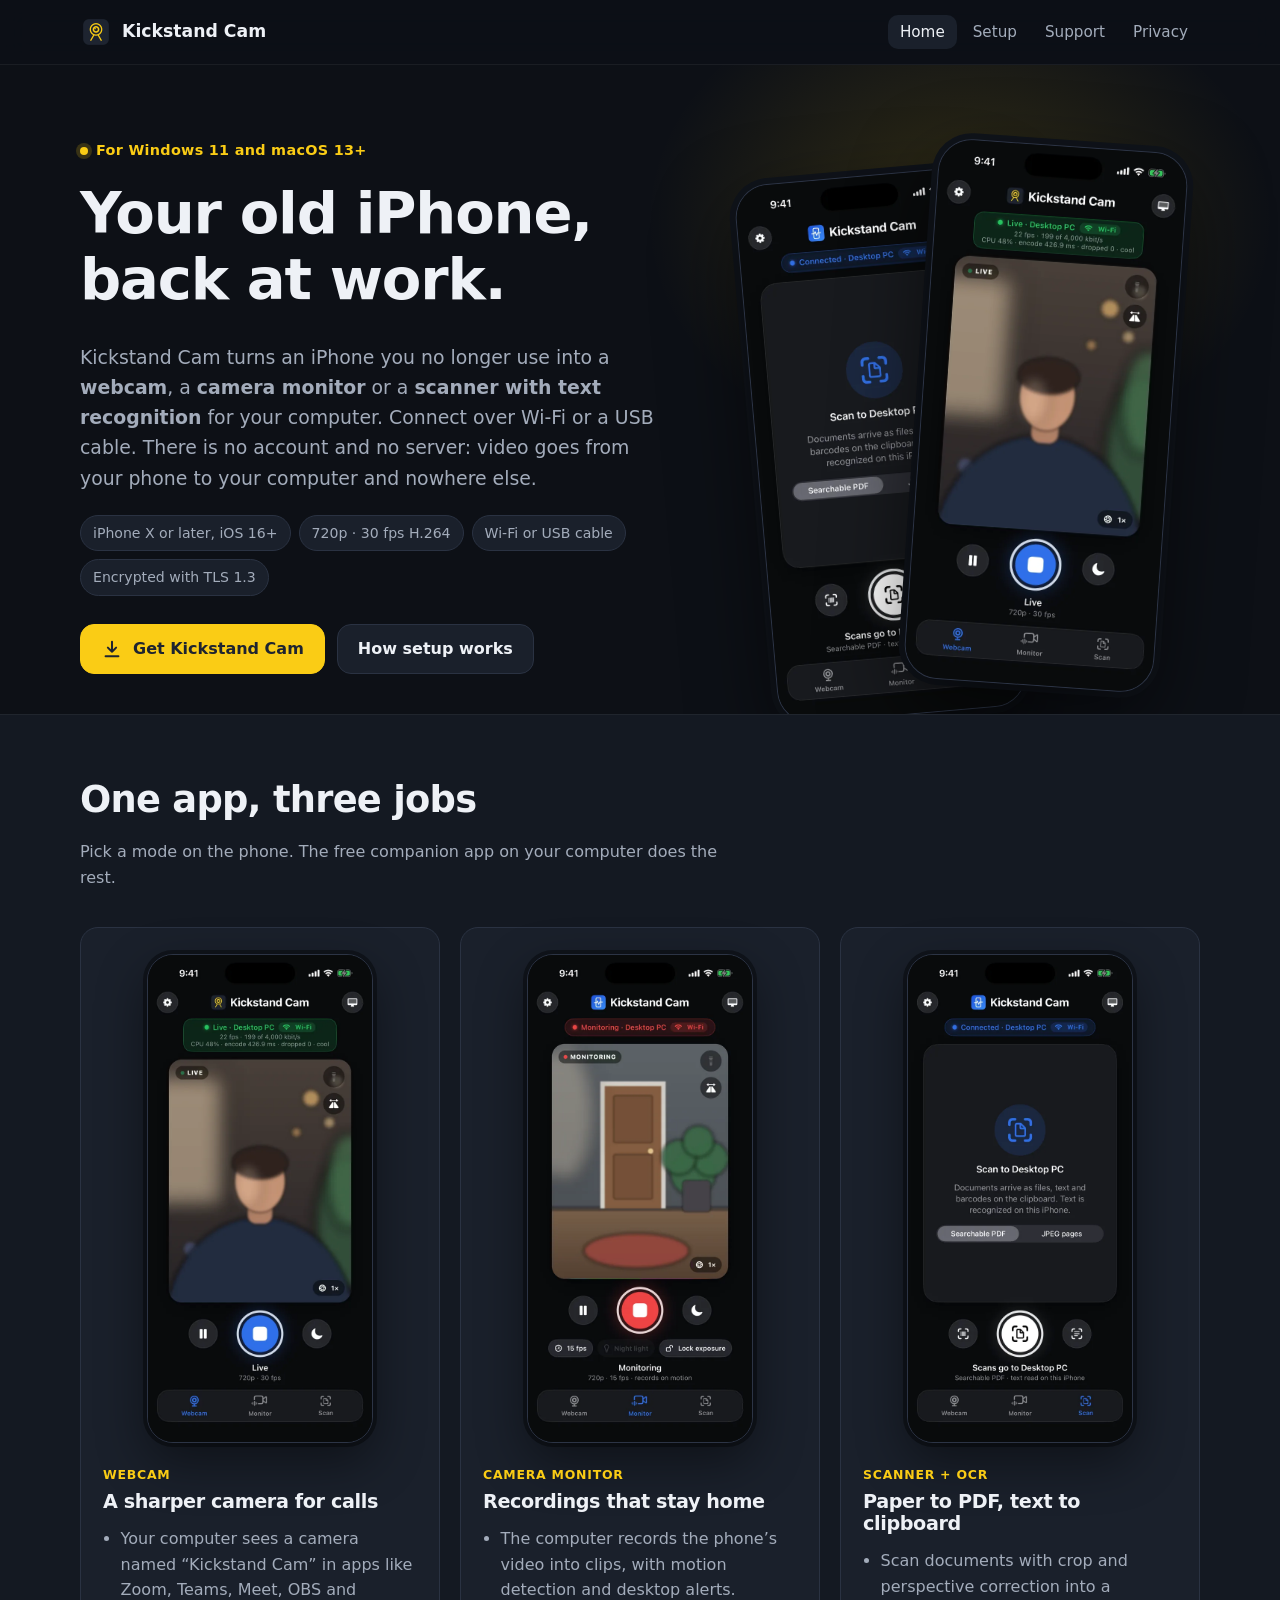
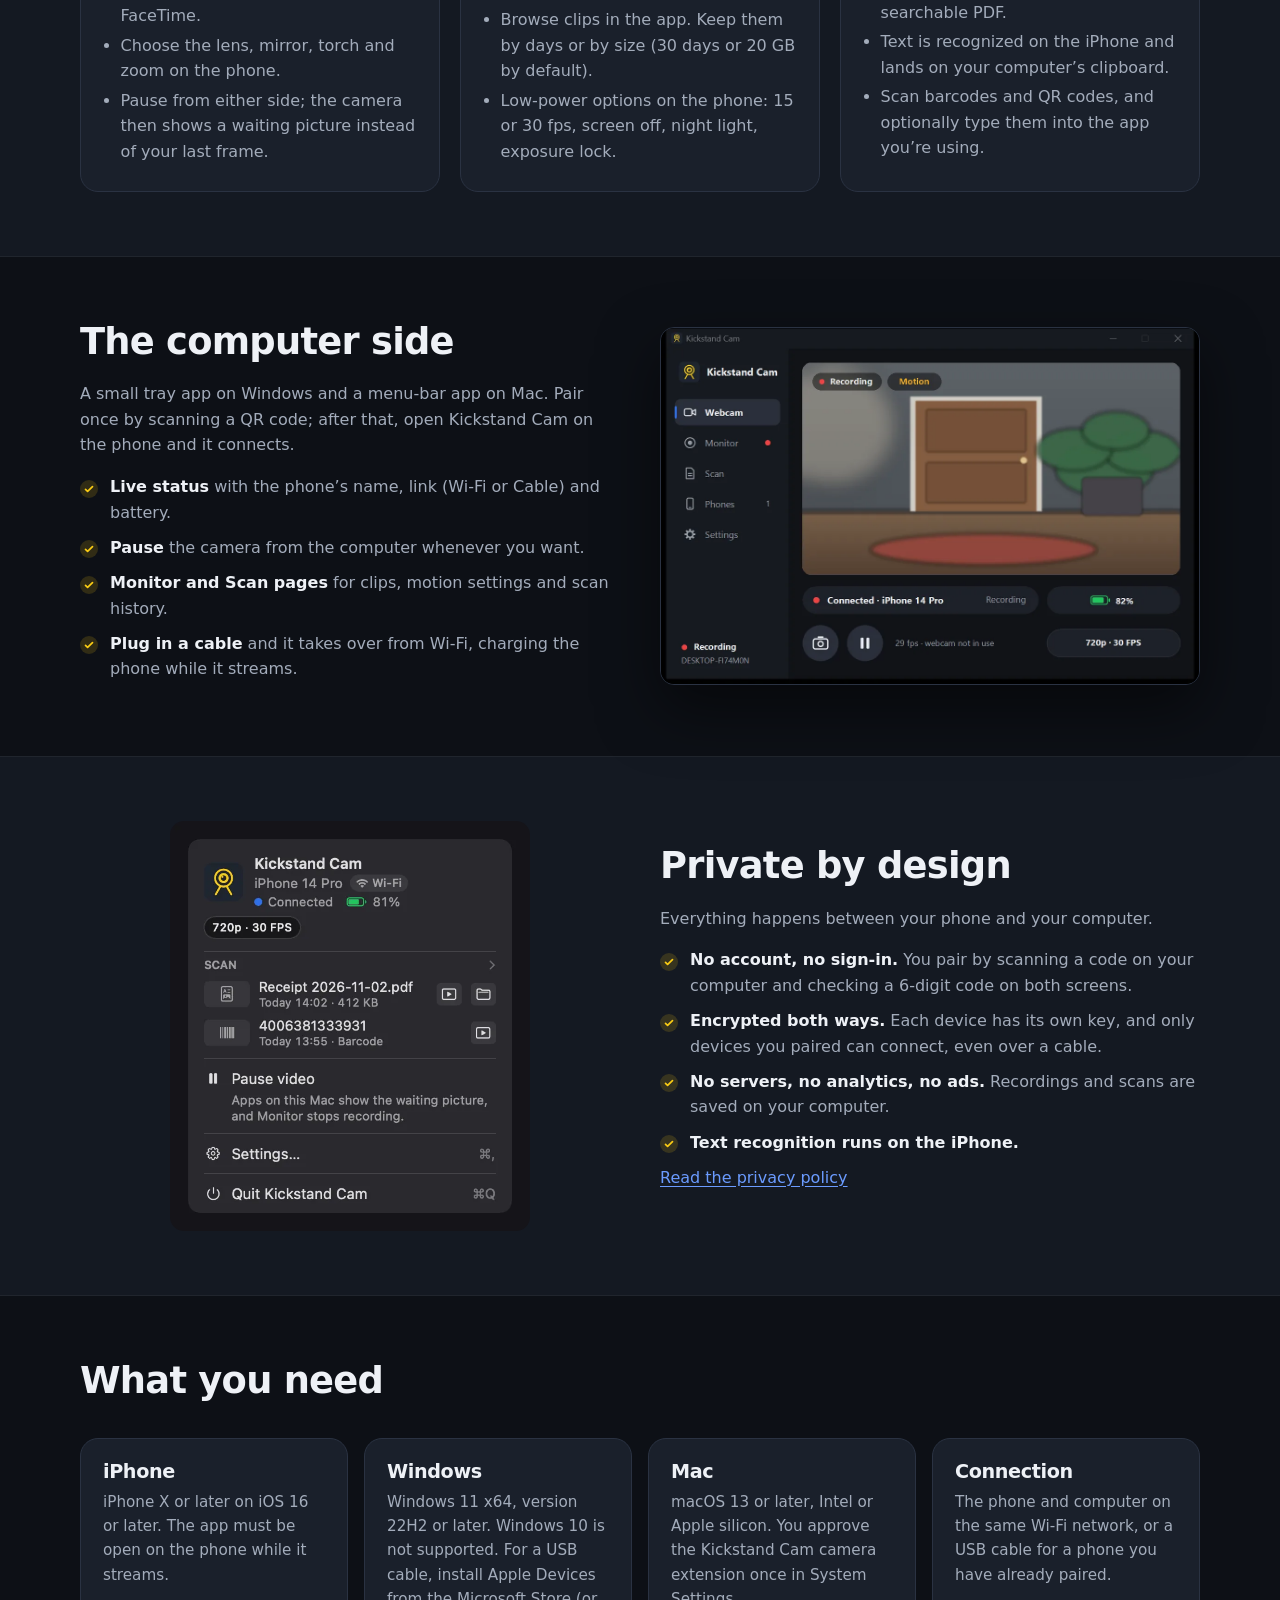
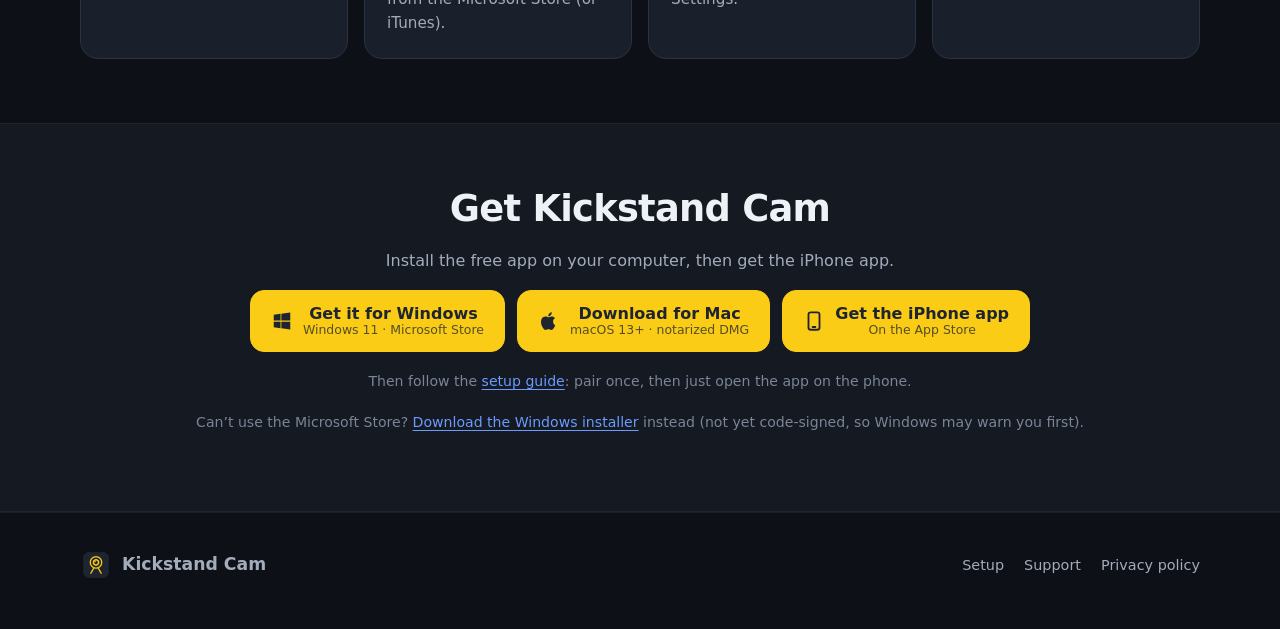
==== commit 6410157a: "Publish site from camera-to-pc 676eeb9" ====
--- a/index.html
+++ b/index.html
@@ -163,9 +163,9 @@
       <p class="muted">Install the free app on your computer, then get the iPhone app.</p>
       <div class="buttons">
         <!-- Download links: see site/README.md, "Downloads". -->
-        <a class="btn primary" href="downloads/KickstandCam-Setup-1.0.0.exe" data-download="windows">
+        <a class="btn primary" href="https://apps.microsoft.com/detail/9MT7MJQZF2FW" data-download="windows">
           <svg viewBox="0 0 24 24" fill="currentColor" aria-hidden="true"><path d="M3 5.2l7.4-1v7.2H3zm0 13.6l7.4 1v-7.1H3zm8.3 1.1L21 21.3v-8.6h-9.7zm0-15.8v7.3H21V2.7z"/></svg>
-          <span>Download for Windows<small>Windows 11 · installer not yet signed</small></span>
+          <span>Get it for Windows<small>Windows 11 · Microsoft Store</small></span>
         </a>
         <a class="btn primary" href="downloads/KickstandCam-1.0.0.dmg" data-download="mac">
           <svg viewBox="0 0 24 24" fill="currentColor" aria-hidden="true"><path d="M16.4 12.6c0-2.4 2-3.6 2.1-3.6-1.1-1.7-2.9-1.9-3.5-1.9-1.5-.2-2.9.9-3.7.9-.8 0-1.9-.9-3.2-.8-1.6 0-3.1 1-4 2.4-1.7 3-.4 7.4 1.2 9.8.8 1.2 1.8 2.5 3 2.4 1.2 0 1.7-.8 3.1-.8s1.9.8 3.2.8c1.3 0 2.1-1.2 2.9-2.4.9-1.3 1.3-2.7 1.3-2.7s-2.4-1-2.4-4.1zM14 5.5c.7-.8 1.1-1.9 1-3-1 0-2.1.7-2.8 1.5-.6.7-1.2 1.8-1 2.9 1 .1 2.1-.6 2.8-1.4z"/></svg>
@@ -177,6 +177,7 @@
         </a>
       </div>
       <p class="note">Then follow the <a href="setup/">setup guide</a>: pair once, then just open the app on the phone.</p>
+      <p class="note">Can’t use the Microsoft Store? <a href="downloads/KickstandCam-Setup-1.0.0.exe" data-download="windows-exe">Download the Windows installer</a> instead (not yet code-signed, so Windows may warn you first).</p>
     </div>
   </section>
 </main>
